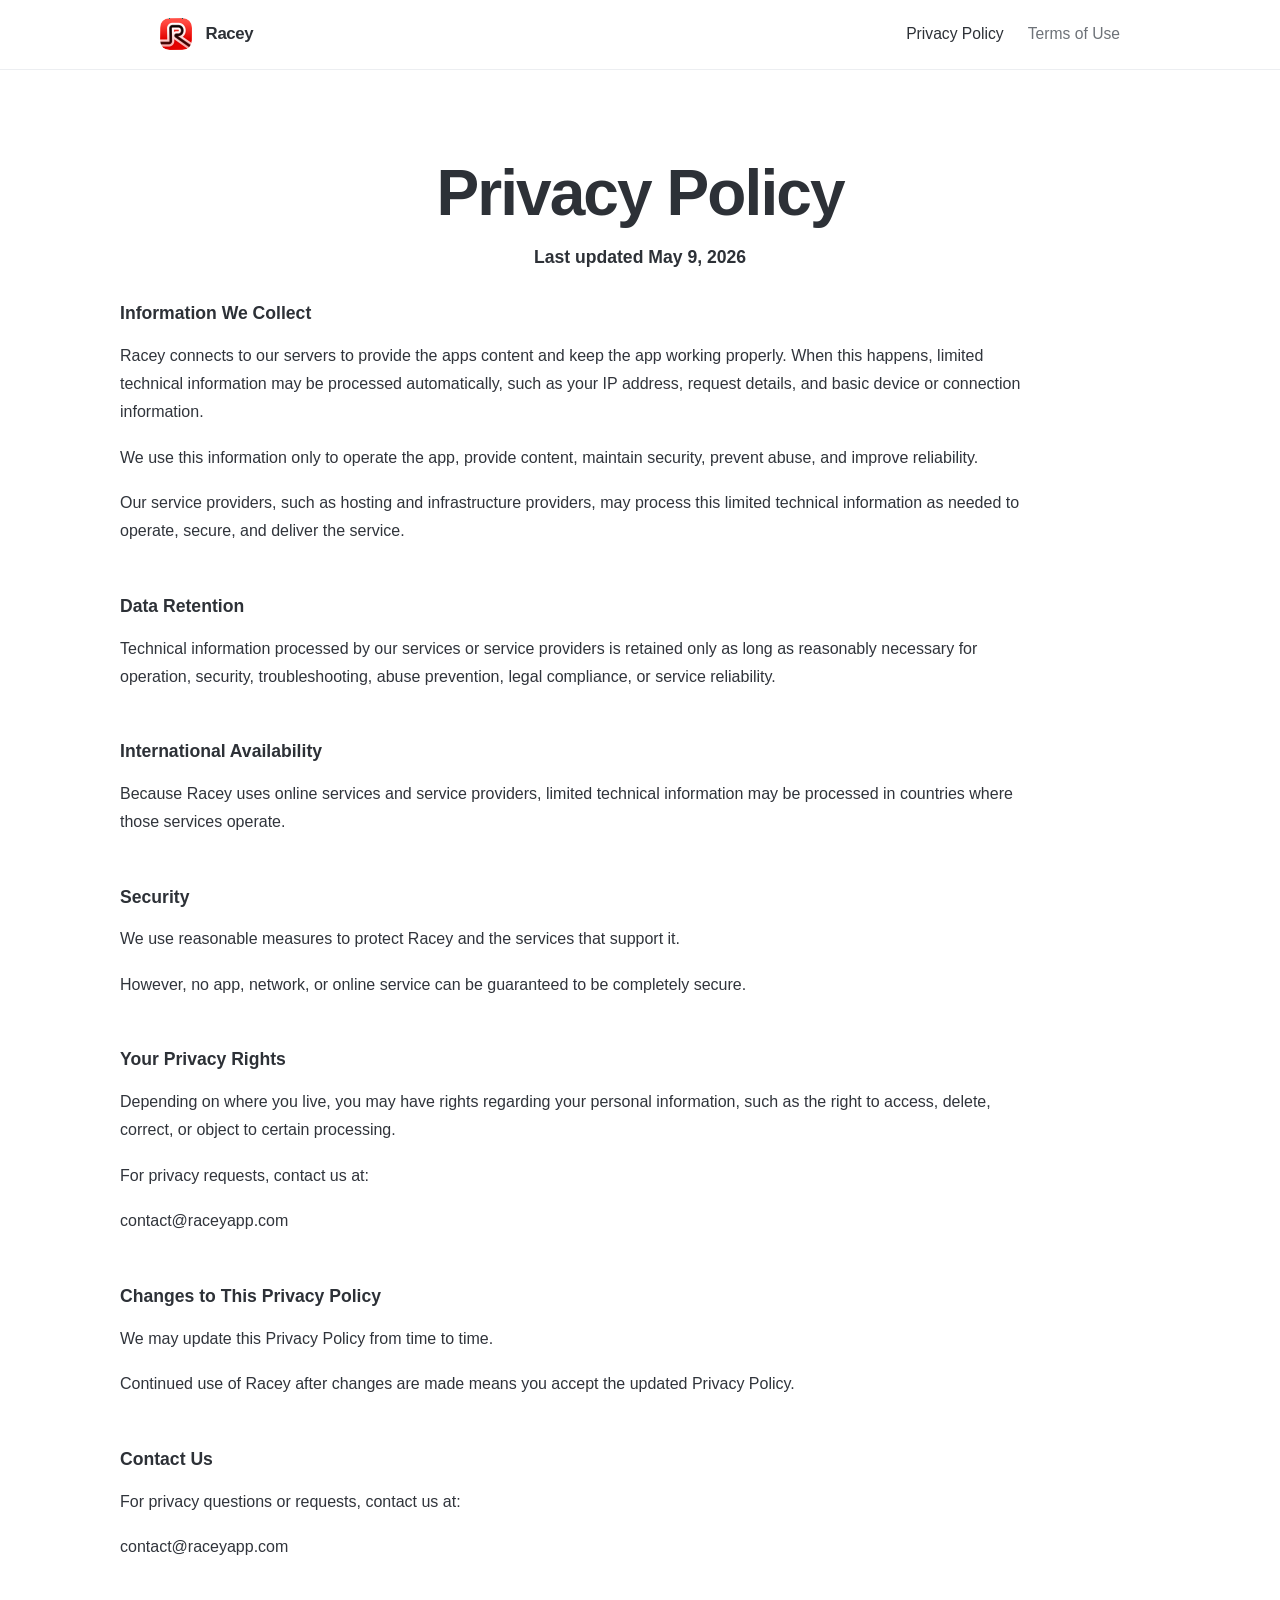
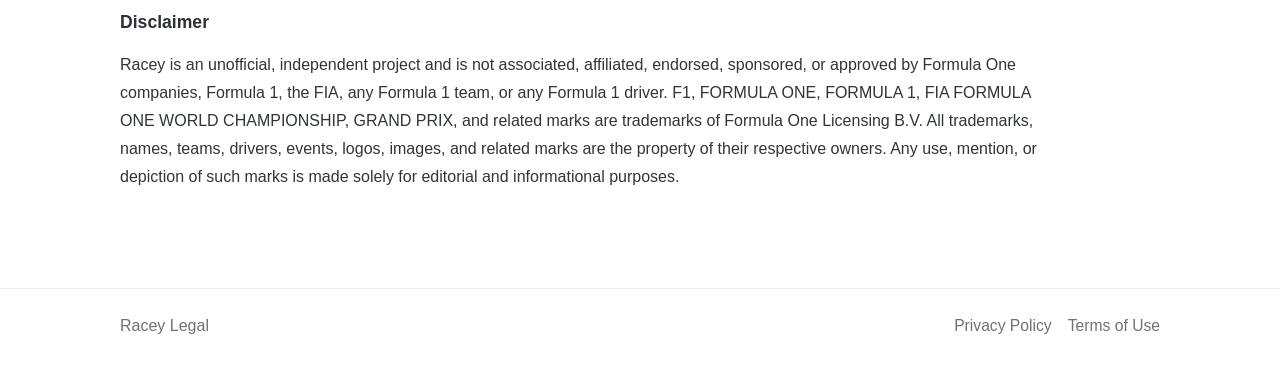
==== index.html @ 2bcc9bbf "Initial legal site" ====
<!doctype html>
<html lang="en">
  <head>
    <meta charset="utf-8">
    <meta name="viewport" content="width=device-width, initial-scale=1">
    <title>Racey Legal</title>
    <meta http-equiv="refresh" content="0; url=privacy.html">
    <meta name="description" content="Redirecting to the Racey legal pages.">
    <meta name="theme-color" content="#ffffff">
    <link rel="icon" type="image/png" href="assets/images/racey-app-icon.png">
    <link rel="apple-touch-icon" href="assets/images/racey-app-icon.png">
    <link rel="canonical" href="privacy.html">
    <link rel="stylesheet" href="styles.css">
  </head>
  <body>
    <main class="redirect-page">
      <div class="redirect-copy">
        <h1>Redirecting to Racey Legal</h1>
        <p>
          If you are not redirected automatically, open
          <a href="privacy.html">Privacy Policy</a>
          or
          <a href="terms.html">Terms of Use</a>.
        </p>
      </div>
    </main>
  </body>
</html>
---- styles.css ----
:root {
  --page-bg: #ffffff;
  --text: #30343b;
  --heading: #2d3137;
  --muted: #6d7278;
  --line: #eceef1;
  --line-strong: #e0e4e8;
  --link: #2f5fd0;
  --content-width: 960px;
  --legal-width: 1040px;
}

* {
  box-sizing: border-box;
}

html {
  scroll-behavior: smooth;
}

body {
  margin: 0;
  background: var(--page-bg);
  color: var(--text);
  font-family:
    -apple-system,
    BlinkMacSystemFont,
    "Segoe UI",
    "Helvetica Neue",
    Arial,
    sans-serif;
}

img {
  display: block;
  max-width: 100%;
}

a {
  color: inherit;
}

.page-shell {
  min-height: 100vh;
  padding-top: 5.4rem;
}

.site-header {
  position: fixed;
  top: 0;
  left: 0;
  right: 0;
  z-index: 20;
  border-bottom: 1px solid var(--line);
  background: #fff;
}

.site-header-inner {
  width: min(calc(100% - 2rem), var(--content-width));
  margin: 0 auto;
  display: flex;
  align-items: center;
  justify-content: space-between;
  gap: 1rem;
  padding: 1.15rem 0;
}

.brand {
  display: inline-flex;
  align-items: center;
  gap: 0.85rem;
  text-decoration: none;
  color: var(--heading);
  font-size: 1.05rem;
  font-weight: 600;
  letter-spacing: -0.02em;
}

.brand-mark {
  width: 2rem;
  height: 2rem;
  border-radius: 0.6rem;
}

.site-nav {
  display: flex;
  flex-wrap: wrap;
  gap: 1.5rem;
}

.site-nav a {
  text-decoration: none;
  color: var(--muted);
  font-size: 0.98rem;
  font-weight: 500;
}

.site-nav a:hover,
.site-nav a:focus-visible,
.site-nav a.is-active {
  color: var(--heading);
}

.legal-layout {
  width: min(calc(100% - 2rem), var(--legal-width));
  margin: 0 auto;
  padding: 4.5rem 0 5rem;
}

.legal-page-title {
  margin: 0 auto;
  color: var(--heading);
  max-width: 46rem;
  font-size: clamp(2.9rem, 6vw, 4rem);
  font-weight: 600;
  line-height: 1.1;
  letter-spacing: -0.03em;
  text-align: center;
}

.legal-updated {
  margin: 1rem auto 0;
  max-width: 46rem;
  color: var(--heading);
  font-size: 1.1rem;
  line-height: 1.45;
  font-weight: 600;
  text-align: center;
}

.legal-intro {
  max-width: 46rem;
  margin: 2.6rem auto 0;
  text-align: center;
}

.legal-intro p,
.legal-section p,
.legal-section li,
.site-footer p,
.site-footer a {
  font-size: 1rem;
  line-height: 1.75;
}

.legal-intro p,
.legal-section p,
.legal-section li {
  color: var(--text);
}

.legal-intro p {
  margin: 0 0 1.35rem;
}

.legal-section {
  padding-top: 2rem;
}

.legal-section h2 {
  margin: 0 0 1rem;
  color: var(--heading);
  font-size: 1.1rem;
  font-weight: 650;
  line-height: 1.35;
}

.legal-section p {
  margin: 0 0 1.1rem;
}

.legal-section ul {
  margin: 0 0 1.1rem;
  padding-left: 1.2rem;
}

.legal-section li + li {
  margin-top: 0.55rem;
}

.legal-section a {
  color: var(--link);
}

.legal-section {
  max-width: 58rem;
}

.site-footer {
  border-top: 1px solid var(--line);
}

.site-footer-inner {
  width: min(calc(100% - 2rem), var(--legal-width));
  margin: 0 auto;
  display: flex;
  justify-content: space-between;
  gap: 1rem;
  align-items: center;
  padding: 1.4rem 0 2rem;
}

.site-footer p {
  margin: 0;
  color: var(--muted);
}

.footer-links {
  display: flex;
  flex-wrap: wrap;
  gap: 1rem;
}

.footer-links a {
  text-decoration: none;
  color: var(--muted);
  font-size: 0.98rem;
  font-weight: 500;
}

.footer-links a:hover,
.footer-links a:focus-visible {
  color: var(--heading);
}

.site-footer a:focus-visible {
  outline: none;
}

.site-footer a {
  line-height: 1.75;
}

.redirect-page {
  display: grid;
  place-items: center;
  min-height: 100vh;
  padding: 2rem;
}

.redirect-copy {
  max-width: 34rem;
  text-align: center;
}

.redirect-copy h1 {
  margin: 0;
  color: var(--heading);
  font-size: 2rem;
  line-height: 1.1;
  letter-spacing: -0.04em;
}

.redirect-copy p {
  margin: 1rem 0 0;
  color: var(--muted);
  line-height: 1.7;
}

.redirect-copy a {
  color: var(--link);
}

@media (max-width: 720px) {
  .page-shell {
    padding-top: 7.1rem;
  }

  .site-header-inner,
  .site-footer-inner {
    flex-direction: column;
    align-items: flex-start;
  }

  .site-nav {
    gap: 1rem;
  }

  .legal-layout {
    padding-top: 3rem;
    padding-bottom: 3.5rem;
  }

  .legal-updated {
    font-size: 1rem;
  }

  .legal-intro {
    margin-top: 2.2rem;
  }
}
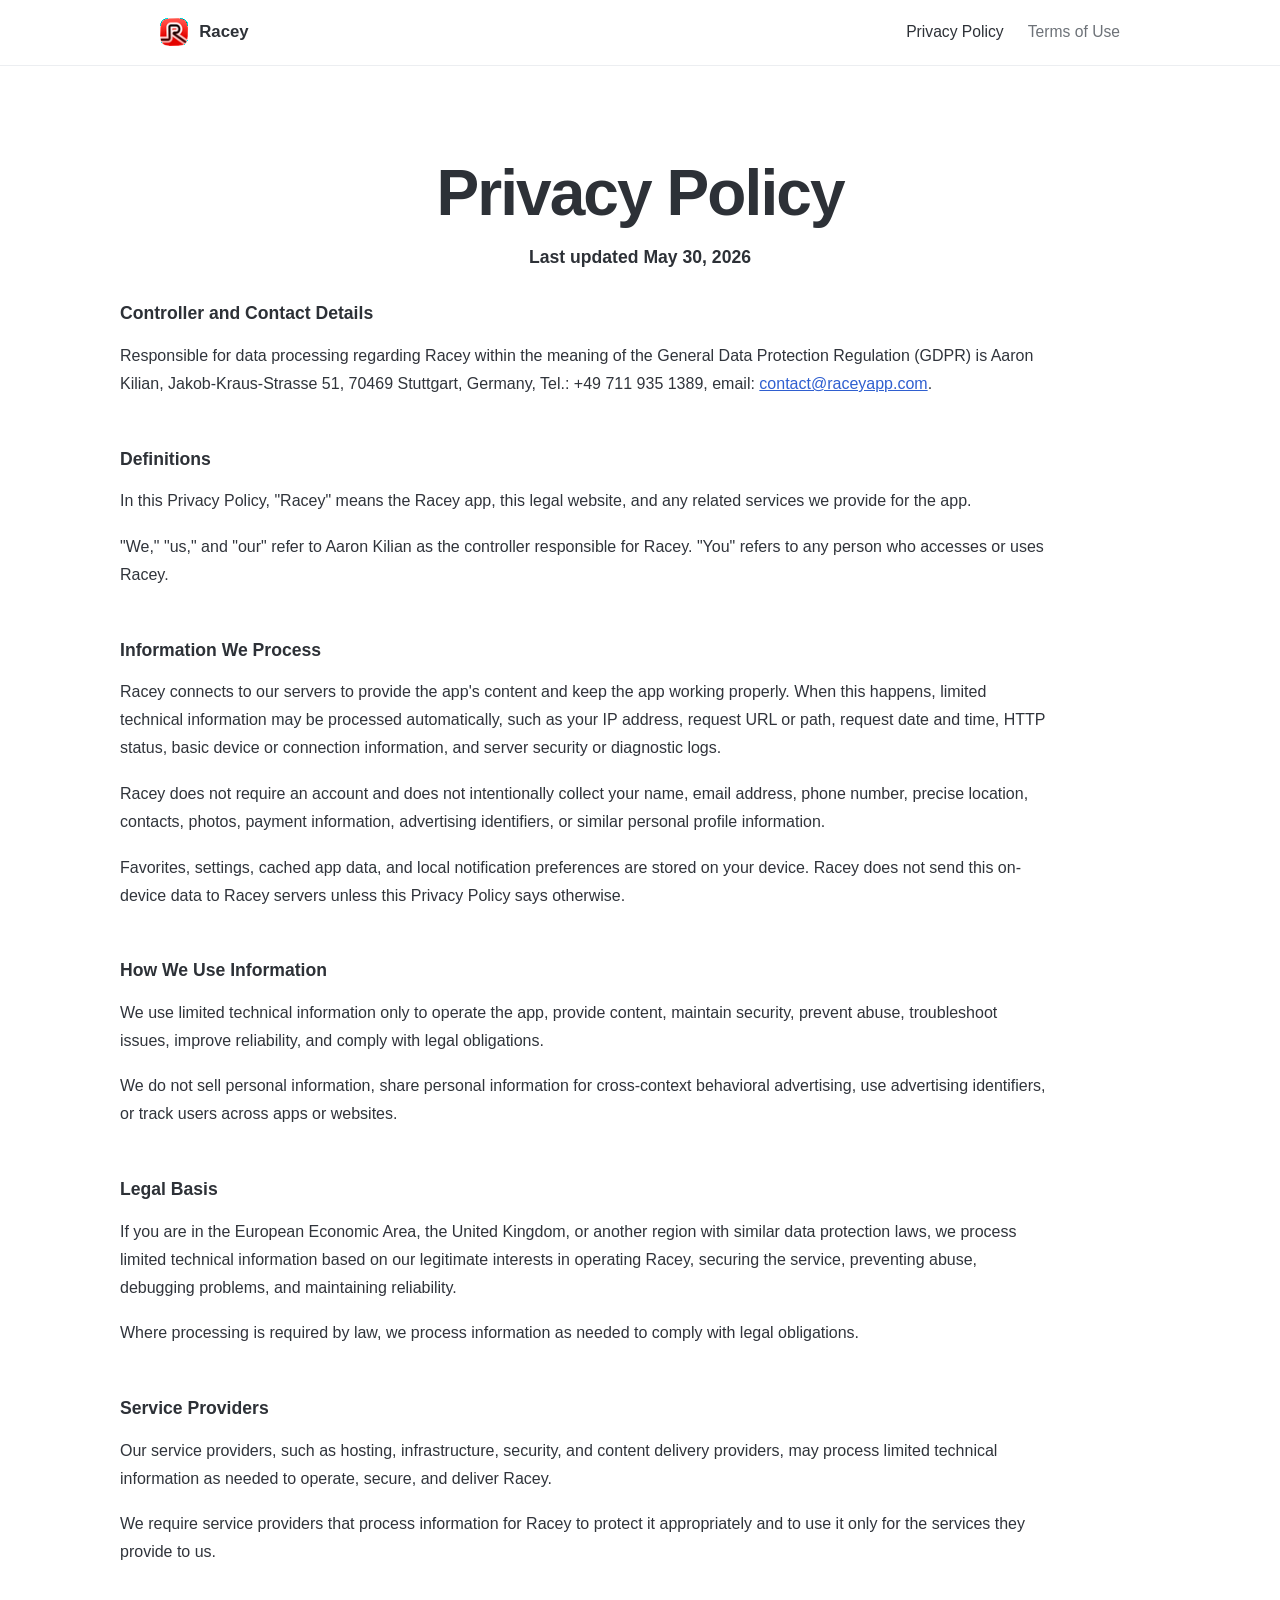
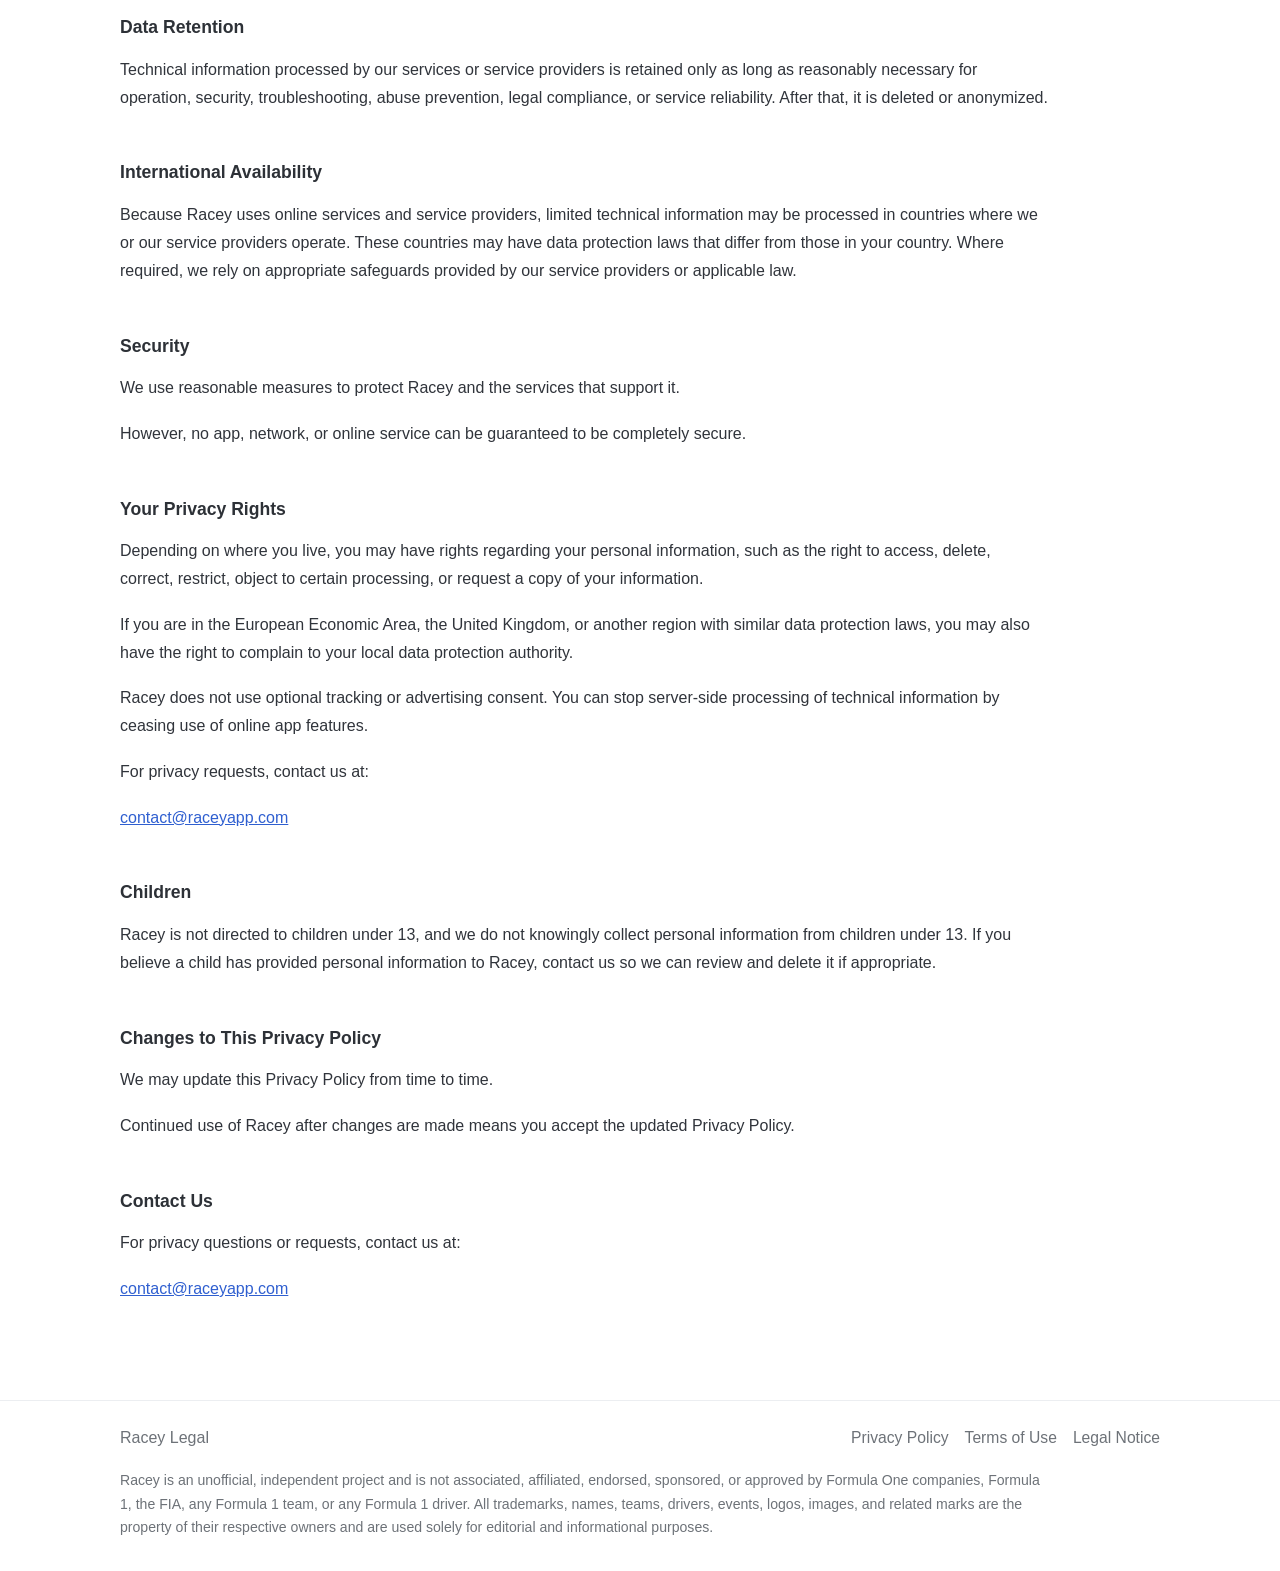
==== commit 052c1297: "Update legal website" ====
--- a/index.html
+++ b/index.html
@@ -6,9 +6,15 @@
     <title>Racey Legal</title>
     <meta http-equiv="refresh" content="0; url=privacy.html">
     <meta name="description" content="Redirecting to the Racey legal pages.">
+    <meta name="application-name" content="Racey Legal">
+    <meta name="apple-mobile-web-app-title" content="Racey">
     <meta name="theme-color" content="#ffffff">
-    <link rel="icon" type="image/png" href="assets/images/racey-app-icon.png">
-    <link rel="apple-touch-icon" href="assets/images/racey-app-icon.png">
+    <link rel="shortcut icon" href="favicon.ico">
+    <link rel="icon" type="image/png" sizes="16x16" href="assets/favicons/favicon-16x16.png">
+    <link rel="icon" type="image/png" sizes="32x32" href="assets/favicons/favicon-32x32.png">
+    <link rel="icon" type="image/png" sizes="48x48" href="assets/favicons/favicon-48x48.png">
+    <link rel="apple-touch-icon" sizes="180x180" href="assets/favicons/apple-touch-icon.png">
+    <link rel="manifest" href="site.webmanifest">
     <link rel="canonical" href="privacy.html">
     <link rel="stylesheet" href="styles.css">
   </head>
@@ -17,10 +23,11 @@
       <div class="redirect-copy">
         <h1>Redirecting to Racey Legal</h1>
         <p>
-          If you are not redirected automatically, open
-          <a href="privacy.html">Privacy Policy</a>
+          If you are not redirected automatically, open the
+          <a href="privacy.html">Privacy Policy</a>,
+          <a href="terms.html">Terms of Use</a>,
           or
-          <a href="terms.html">Terms of Use</a>.
+          <a href="contact.html">Legal Notice</a>.
         </p>
       </div>
     </main>
--- a/styles.css
+++ b/styles.css
@@ -68,18 +68,18 @@
 .brand {
   display: inline-flex;
   align-items: center;
-  gap: 0.85rem;
+  gap: 0.7rem;
   text-decoration: none;
   color: var(--heading);
   font-size: 1.05rem;
   font-weight: 600;
-  letter-spacing: -0.02em;
+  letter-spacing: 0;
 }
 
 .brand-mark {
-  width: 2rem;
-  height: 2rem;
-  border-radius: 0.6rem;
+  width: 1.75rem;
+  height: 1.75rem;
+  border-radius: 0.5rem;
 }
 
 .site-nav {
@@ -169,6 +169,14 @@
   margin: 0 0 1.1rem;
 }
 
+.legal-section address {
+  margin: 0 0 1.1rem;
+  color: var(--text);
+  font-style: normal;
+  font-size: 1rem;
+  line-height: 1.75;
+}
+
 .legal-section ul {
   margin: 0 0 1.1rem;
   padding-left: 1.2rem;
@@ -193,16 +201,26 @@
 .site-footer-inner {
   width: min(calc(100% - 2rem), var(--legal-width));
   margin: 0 auto;
+  padding: 1.4rem 0 2rem;
+}
+
+.site-footer-primary {
   display: flex;
   justify-content: space-between;
   gap: 1rem;
   align-items: center;
-  padding: 1.4rem 0 2rem;
 }
 
 .site-footer p {
   margin: 0;
   color: var(--muted);
+}
+
+.site-footer .footer-disclaimer {
+  max-width: 58rem;
+  margin-top: 1.1rem;
+  font-size: 0.88rem;
+  line-height: 1.65;
 }
 
 .footer-links {
@@ -267,7 +285,7 @@
   }
 
   .site-header-inner,
-  .site-footer-inner {
+  .site-footer-primary {
     flex-direction: column;
     align-items: flex-start;
   }
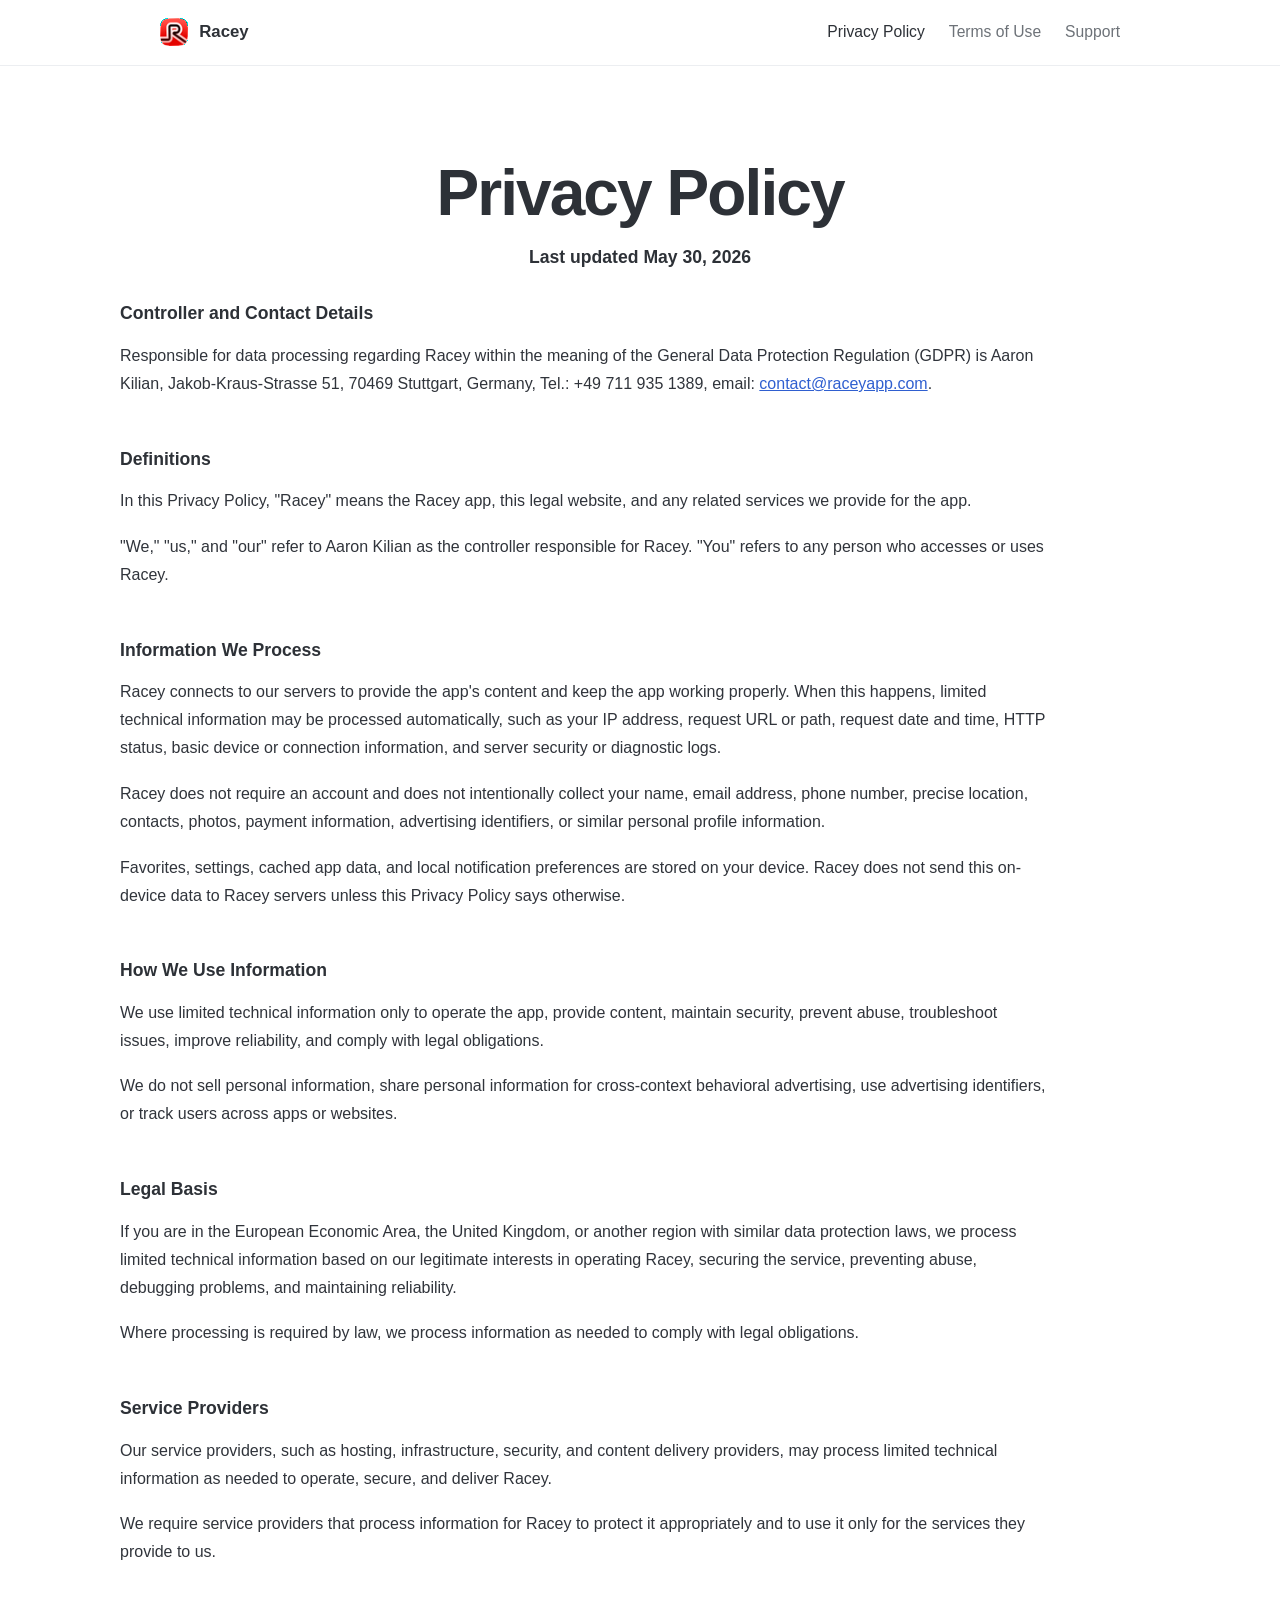
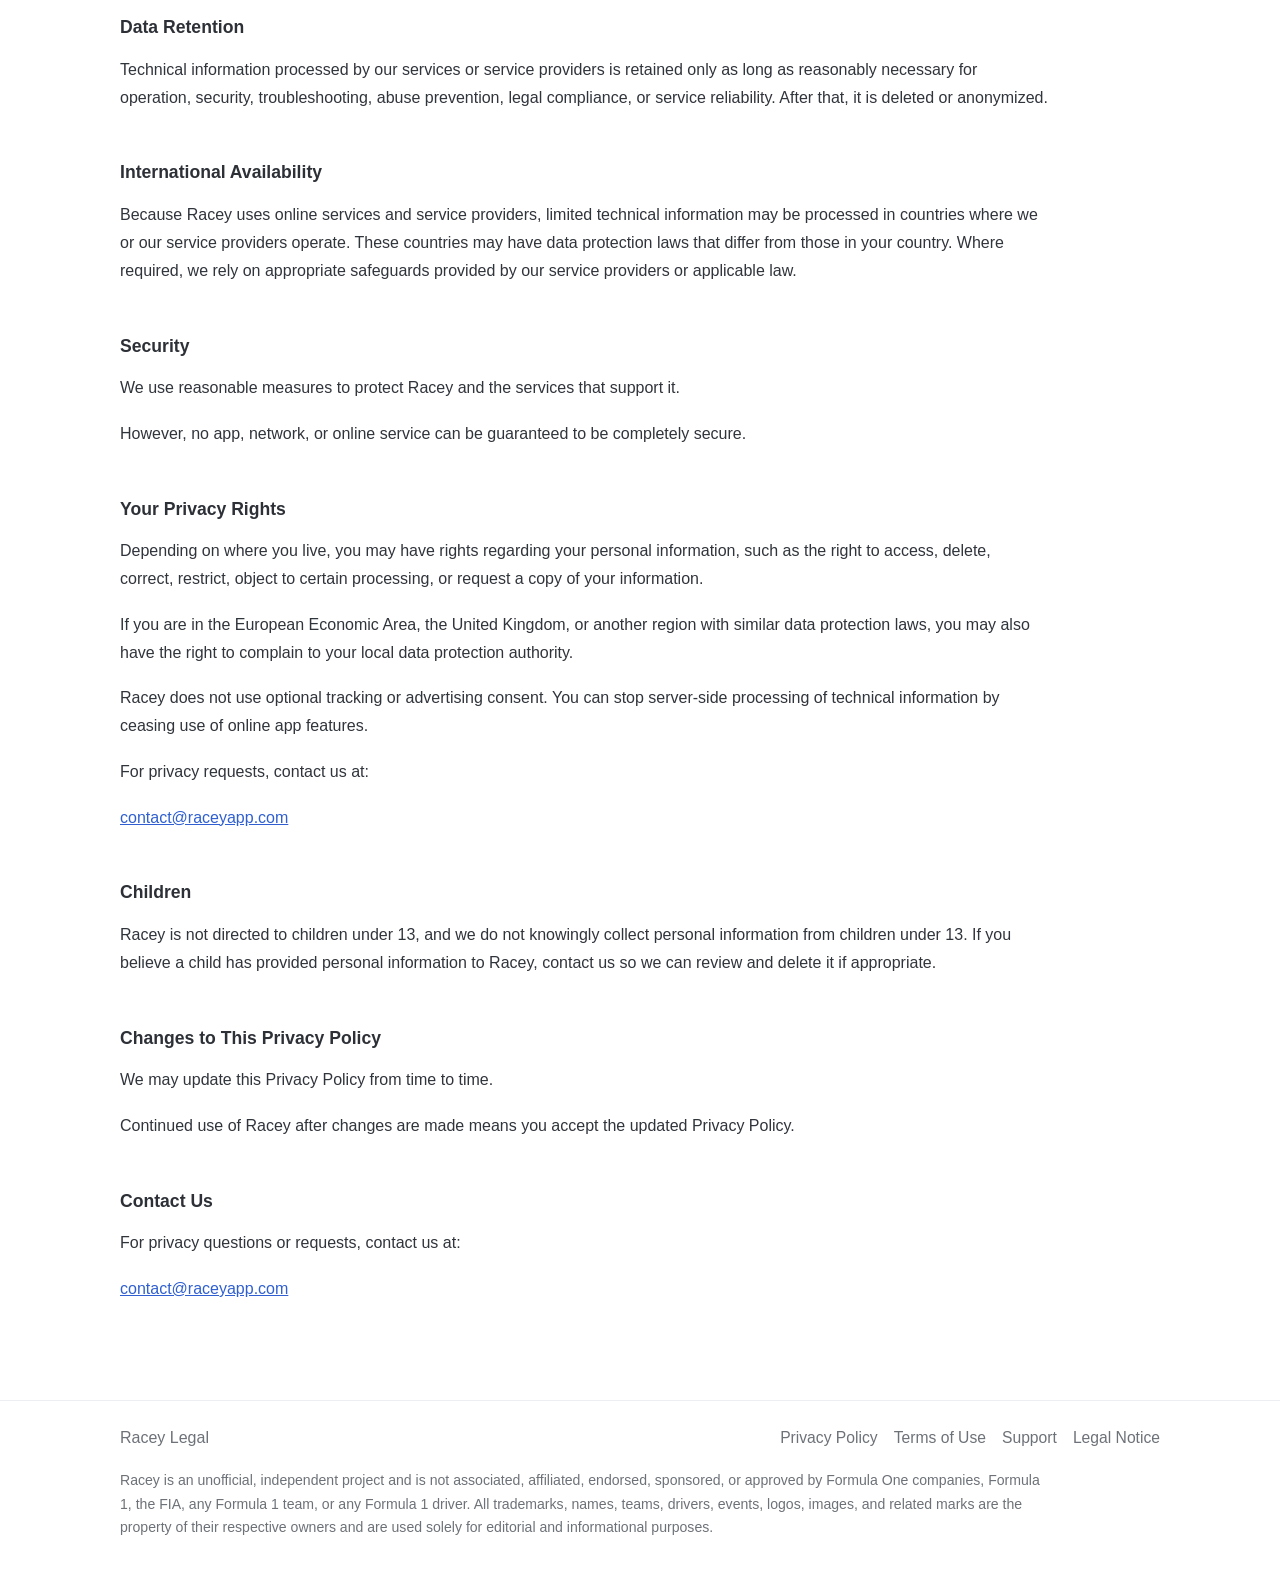
==== commit db213126: "Add app support page" ====
--- a/index.html
+++ b/index.html
@@ -16,7 +16,7 @@
     <link rel="apple-touch-icon" sizes="180x180" href="assets/favicons/apple-touch-icon.png">
     <link rel="manifest" href="site.webmanifest">
     <link rel="canonical" href="privacy.html">
-    <link rel="stylesheet" href="styles.css">
+    <link rel="stylesheet" href="styles.css?v=20260530-3">
   </head>
   <body>
     <main class="redirect-page">
@@ -26,6 +26,7 @@
           If you are not redirected automatically, open the
           <a href="privacy.html">Privacy Policy</a>,
           <a href="terms.html">Terms of Use</a>,
+          <a href="support.html">Support</a>,
           or
           <a href="contact.html">Legal Notice</a>.
         </p>
